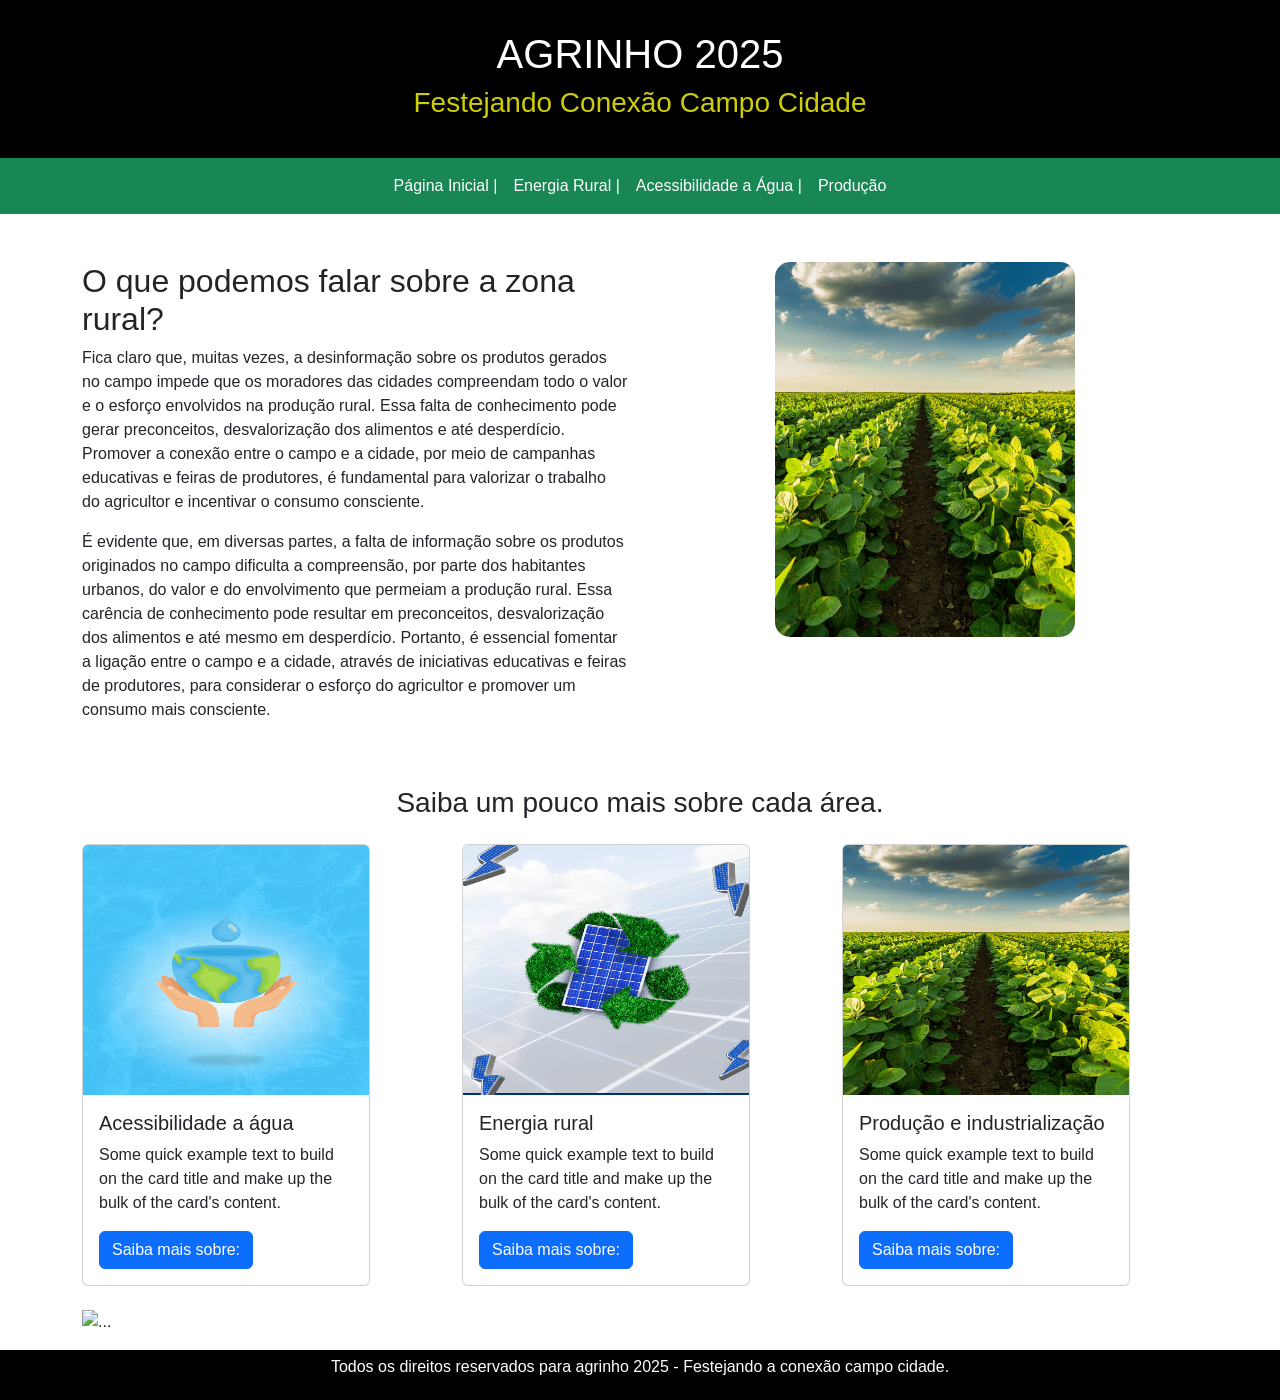
==== index.html @ 0f4d9809 "Add files via upload" ====
<!DOCTYPE html>
<html lang="en">

<head>
    <meta charset="UTF-8">
    <meta name="viewport" content="width=device-width, initial-scale=1.0">
    <title>Document</title>
    <link href="https://cdn.jsdelivr.net/npm/bootstrap@5.3.5/dist/css/bootstrap.min.css" rel="stylesheet"
        integrity="sha384-SgOJa3DmI69IUzQ2PVdRZhwQ+dy64/BUtbMJw1MZ8t5HZApcHrRKUc4W0kG879m7" crossorigin="anonymous">
    <link rel="stylesheet" href="style.css">
</head>

<body>
    <!--Apresentação do tema-->
    <section class="cabecalho">
        <h1>AGRINHO 2025</h1>
        <h3>Festejando Conexão Campo Cidade</h3>
    </section>

    <!--cabeçalho do site-->
    <nav class="navbar navbar-expand-lg bg-success">
        <div class="container-fluid ">
            <button class="navbar-toggler" type="button" data-bs-toggle="collapse" data-bs-target="#navbarNav"
                aria-controls="navbarNav" aria-expanded="false" aria-label="Toggle navigation">
                <span class="navbar-toggler-icon"></span>
            </button>
            <div class="collapse navbar-collapse justify-content-center" id="navbarNav">
                <ul class="navbar-nav">
                    <li class="nav-item">
                        <a class="nav-link active text-white" aria-current="page" href="index.html">Página Inicial |</a>
                    </li>
                    <li class="nav-item">
                        <a class="nav-link text-white" href="energia.html">Energia Rural |</a>
                    </li>
                    <li class="nav-item">
                        <a class="nav-link text-white" href="agua.html">Acessibilidade a Água |</a>
                    </li>
                    <li class="nav-item">
                        <a class="nav-link text-white" href="producao.html">Produção</a>
                    </li>
                </ul>
            </div>
        </div>
    </nav>

    <!-- Primeira seção a ser dividida-->
    <div class="container">
        <div class="row pt-5">
            <div class="col ">
                <div>
                    <h2>O que podemos falar sobre a zona rural?</h2>
                    <p class="alinha">Fica claro que, muitas vezes, a desinformação sobre os produtos gerados no campo
                        impede que os
                        moradores das cidades compreendam todo o valor e o esforço envolvidos na produção rural. Essa
                        falta
                        de conhecimento pode gerar preconceitos, desvalorização dos alimentos e até desperdício.
                        Promover a
                        conexão entre o campo e a cidade, por meio de campanhas educativas e feiras de produtores, é
                        fundamental para valorizar o trabalho do agricultor e incentivar o consumo consciente.
                    </p>
                    <p>
                        É evidente que, em diversas partes, a falta de informação sobre os produtos originados no campo dificulta a compreensão, por parte dos habitantes urbanos, do valor e do envolvimento que permeiam a produção rural. Essa carência de conhecimento pode resultar em preconceitos, desvalorização dos alimentos e até mesmo em desperdício. Portanto, é essencial fomentar a ligação entre o campo e a cidade, através de iniciativas educativas e feiras de produtores, para considerar o esforço do agricultor e promover um consumo mais consciente.

                    </p>
                </div>
            </div>
            <div class="col text-center">
                <div>
                    <img class="img-agro br-3" src="./assets/image/agro.png" alt="Imagem representativa de plantação.">
                </div>
            </div>
        </div>
        <div class="row pt-5">
            <h3 class="text-center pb-3">Saiba um pouco mais sobre cada área.</h3>
            <div class="col">
                <div class="card" style="width: 18rem;">
                    <img src="./assets/image/energia sus (1).png" class="img-card card-img-top" alt="...">
                    <div class="card-body">
                        <h5 class="card-title">Acessibilidade a água</h5>
                        <p class="card-text">Some quick example text to build on the card title and make up the bulk of
                            the card's content.</p>
                        <a href="#" class="btn btn-primary">Saiba mais sobre:</a>
                    </div>
                </div>
            </div>
            <div class="col">
                <div class="card" style="width: 18rem;">
                    <img src="./assets/image/energia sus.png" class="img-card card-img-top" alt="...">
                    <div class="card-body">
                        <h5 class="card-title">Energia rural</h5>
                        <p class="card-text">Some quick example text to build on the card title and make up the bulk of
                            the card's content.</p>
                        <a href="#" class="btn btn-primary">Saiba mais sobre:</a>
                    </div>
                </div>
            </div>
            <div class="col">
                <div class="card" style="width: 18rem;">
                    <img src="./assets/image/agro.png" class="img-card card-img-top" alt="...">
                    <div class="card-body">
                        <h5 class="card-title">Produção e industrialização</h5>
                        <p class="card-text">Some quick example text to build on the card title and make up the bulk of
                            the card's content.</p>
                        <a href="#" class="btn btn-primary">Saiba mais sobre:</a>
                    </div>
                </div>
            </div>
        </div>

        <div id="carouselExample" class="carousel slide pt-4 pb-3">
            <div class="carousel-inner">
                <div class="carousel-item active">
                    <img src="./assets/image/Energy (1).gif" class="img-slide d-block w-100" alt="...">
                </div>
                <div class="carousel-item">
                    <img src="./assets/image/Energy.gif" class=" img-slide d-block w-100" alt="...">
                </div>
            </div>
            <button class="carousel-control-prev" type="button" data-bs-target="#carouselExample" data-bs-slide="prev">
                <span class="carousel-control-prev-icon" aria-hidden="true"></span>
                <span class="visually-hidden">Previous</span>
            </button>
            <button class="carousel-control-next" type="button" data-bs-target="#carouselExample" data-bs-slide="next">
                <span class="carousel-control-next-icon" aria-hidden="true"></span>
                <span class="visually-hidden">Next</span>
            </button>
        </div>
    </div>
    <div class="footer ">
        <p>Todos os direitos reservados para agrinho 2025 - Festejando a conexão campo cidade.</p>
    </div>

    <script src="https://cdn.jsdelivr.net/npm/bootstrap@5.3.5/dist/js/bootstrap.bundle.min.js"
        integrity="sha384-k6d4wzSIapyDyv1kpU366/PK5hCdSbCRGRCMv+eplOQJWyd1fbcAu9OCUj5zNLiq"
        crossorigin="anonymous"></script>
</body>

</html>
---- style.css ----
body{
    padding: 0;
    margin: 0;
    font-family: Arial, Helvetica, sans-serif;
}

.cabecalho{
    color: white;
    background-color: black;
    text-align: center;
    padding: 30px;
}

.cabecalho h3{
    color: rgb(206, 206, 8);
}

p .alinha{
    text-align: right;
}
.img-agro{
    width: 300px;
}

.br-3{
    border-radius: 15px;
}

.img-card{
    max-height: 250px;
}

.img-slide{
    max-height: 400px;
}

.footer{
    background-color: black;
    color: white;
    text-align: center;
    padding: 5px;
}
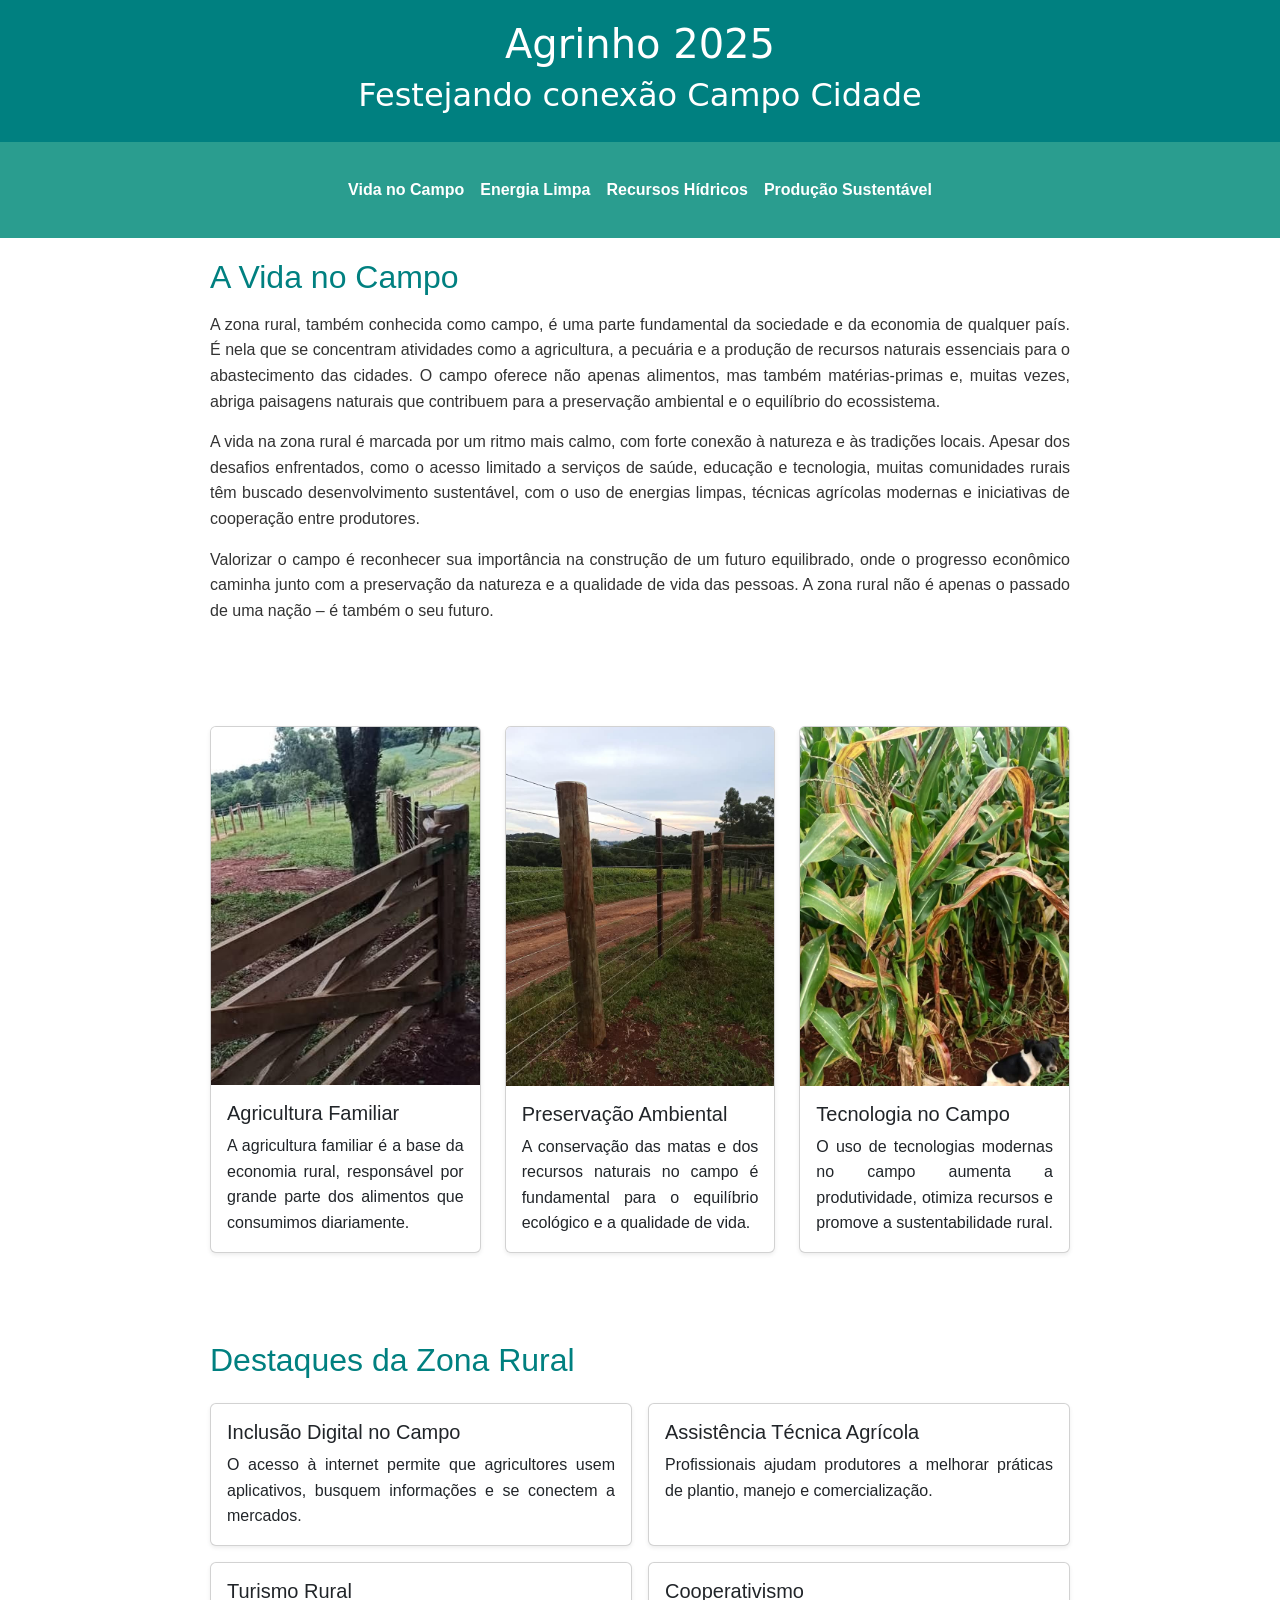
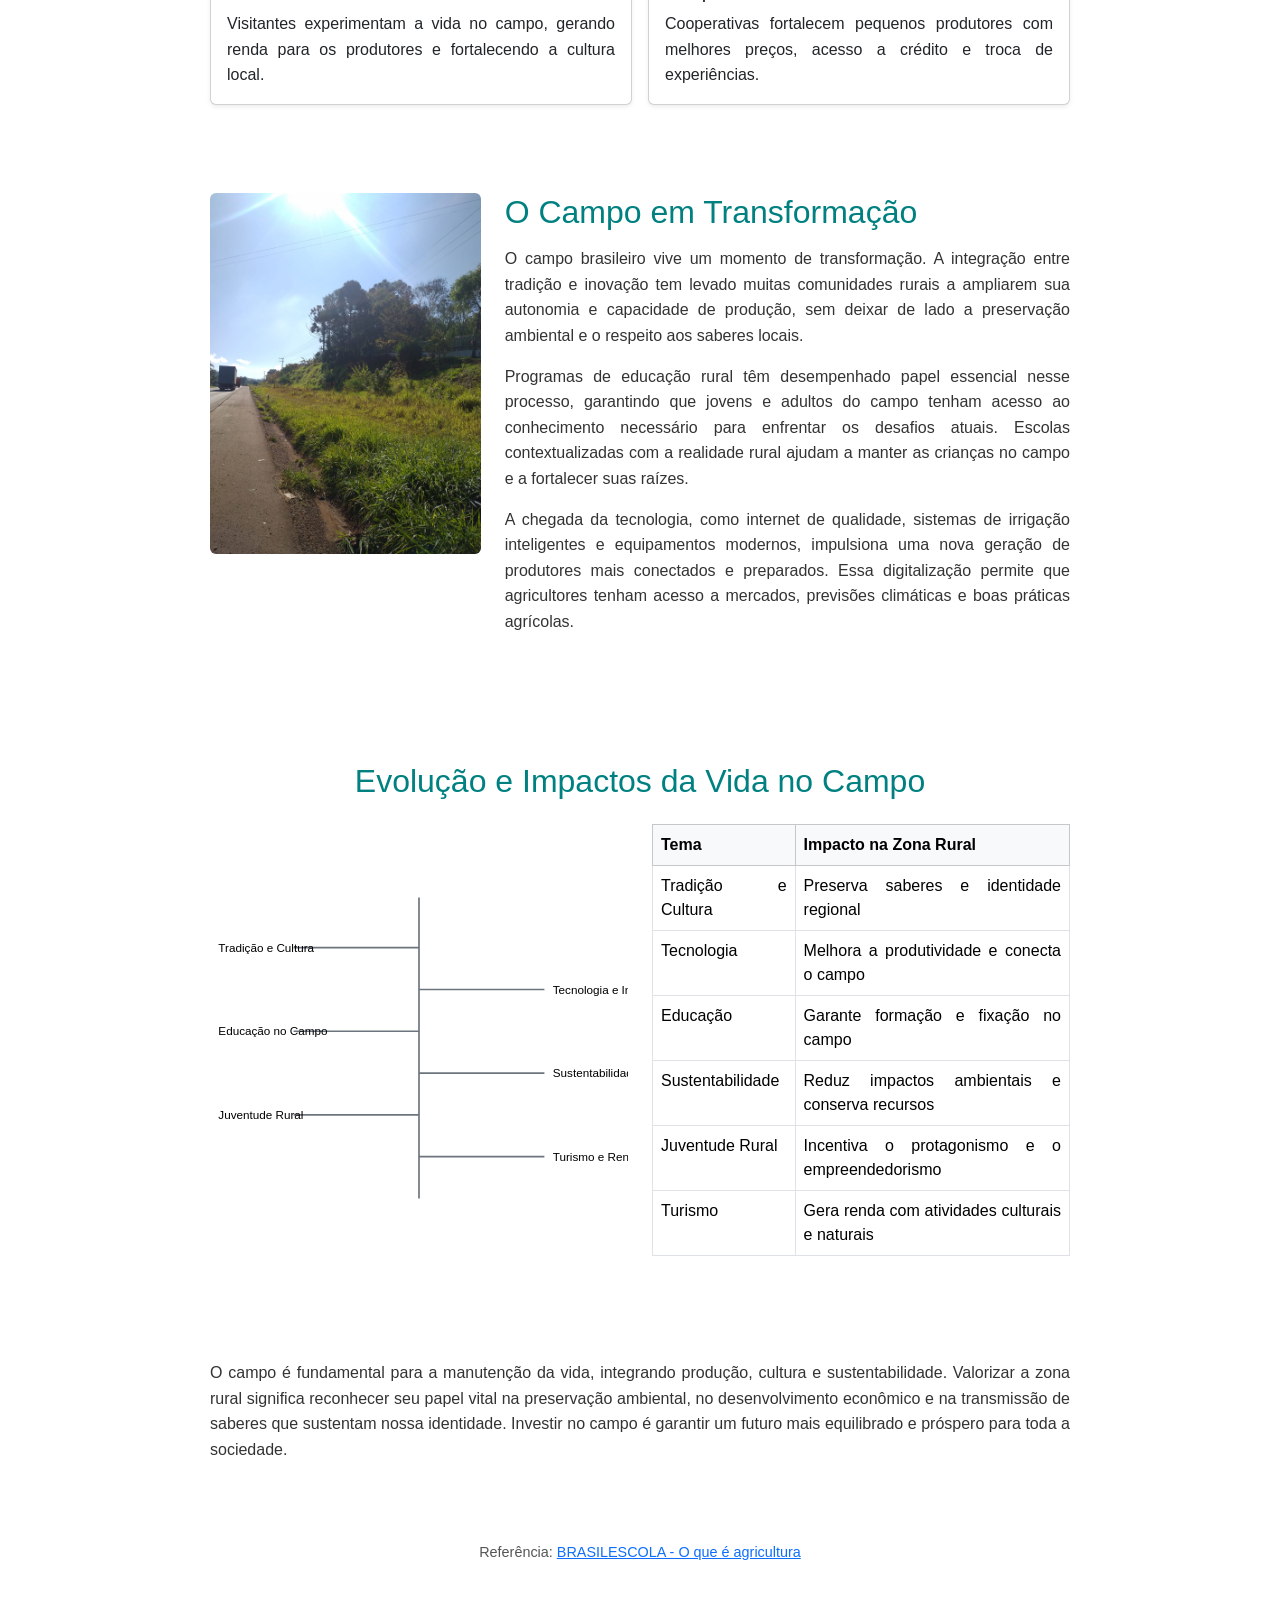
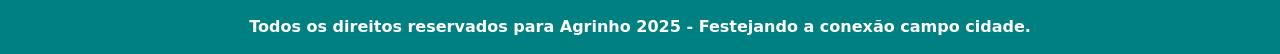
==== commit ed72daa4: "Add files via upload" ====
--- a/index.html
+++ b/index.html
@@ -1,138 +1,369 @@
 <!DOCTYPE html>
-<html lang="en">
-
+<html lang="pt-br">
 <head>
     <meta charset="UTF-8">
     <meta name="viewport" content="width=device-width, initial-scale=1.0">
-    <title>Document</title>
-    <link href="https://cdn.jsdelivr.net/npm/bootstrap@5.3.5/dist/css/bootstrap.min.css" rel="stylesheet"
-        integrity="sha384-SgOJa3DmI69IUzQ2PVdRZhwQ+dy64/BUtbMJw1MZ8t5HZApcHrRKUc4W0kG879m7" crossorigin="anonymous">
+    <title>Agrinho 2025</title>
+    <link href="https://cdn.jsdelivr.net/npm/bootstrap@5.3.6/dist/css/bootstrap.min.css" rel="stylesheet" integrity="sha384-4Q6Gf2aSP4eDXB8Miphtr37CMZZQ5oXLH2yaXMJ2w8e2ZtHTl7GptT4jmndRuHDT" crossorigin="anonymous">
+    <script src="https://cdn.jsdelivr.net/npm/bootstrap@5.3.6/dist/js/bootstrap.bundle.min.js" integrity="sha384-j1CDi7MgGQ12Z7Qab0qlWQ/Qqz24Gc6BM0thvEMVjHnfYGF0rmFCozFSxQBxwHKO" crossorigin="anonymous"></script>
     <link rel="stylesheet" href="style.css">
+
+  
 </head>
-
 <body>
-    <!--Apresentação do tema-->
-    <section class="cabecalho">
-        <h1>AGRINHO 2025</h1>
-        <h3>Festejando Conexão Campo Cidade</h3>
-    </section>
-
-    <!--cabeçalho do site-->
-    <nav class="navbar navbar-expand-lg bg-success">
-        <div class="container-fluid ">
-            <button class="navbar-toggler" type="button" data-bs-toggle="collapse" data-bs-target="#navbarNav"
-                aria-controls="navbarNav" aria-expanded="false" aria-label="Toggle navigation">
-                <span class="navbar-toggler-icon"></span>
-            </button>
-            <div class="collapse navbar-collapse justify-content-center" id="navbarNav">
-                <ul class="navbar-nav">
-                    <li class="nav-item">
-                        <a class="nav-link active text-white" aria-current="page" href="index.html">Página Inicial |</a>
-                    </li>
-                    <li class="nav-item">
-                        <a class="nav-link text-white" href="energia.html">Energia Rural |</a>
-                    </li>
-                    <li class="nav-item">
-                        <a class="nav-link text-white" href="agua.html">Acessibilidade a Água |</a>
-                    </li>
-                    <li class="nav-item">
-                        <a class="nav-link text-white" href="producao.html">Produção</a>
-                    </li>
-                </ul>
-            </div>
+
+    <div class="cabecalho">
+        <h1>Agrinho 2025</h1>
+        <h2>Festejando conexão Campo Cidade</h2>
+    </div>
+
+    <nav class="navbar navbar-expand-lg navbar-custom">
+        <div class="container justify-content-center">
+            <ul class="navbar-nav">
+                <li class="nav-item">
+                    <a class="nav-link" href="index.html">Vida no Campo</a>
+                </li>
+                <li class="nav-item">
+                    <a class="nav-link" href="energia.html">Energia Limpa</a>
+                </li>
+                <li class="nav-item">
+                    <a class="nav-link" href="agua.html">Recursos Hídricos</a>
+                </li>
+                <li class="nav-item">
+                    <a class="nav-link" href="producao.html">Produção Sustentável</a>
+                </li>
+            </ul>
         </div>
     </nav>
 
-    <!-- Primeira seção a ser dividida-->
-    <div class="container">
-        <div class="row pt-5">
-            <div class="col ">
-                <div>
-                    <h2>O que podemos falar sobre a zona rural?</h2>
-                    <p class="alinha">Fica claro que, muitas vezes, a desinformação sobre os produtos gerados no campo
-                        impede que os
-                        moradores das cidades compreendam todo o valor e o esforço envolvidos na produção rural. Essa
-                        falta
-                        de conhecimento pode gerar preconceitos, desvalorização dos alimentos e até desperdício.
-                        Promover a
-                        conexão entre o campo e a cidade, por meio de campanhas educativas e feiras de produtores, é
-                        fundamental para valorizar o trabalho do agricultor e incentivar o consumo consciente.
-                    </p>
-                    <p>
-                        É evidente que, em diversas partes, a falta de informação sobre os produtos originados no campo dificulta a compreensão, por parte dos habitantes urbanos, do valor e do envolvimento que permeiam a produção rural. Essa carência de conhecimento pode resultar em preconceitos, desvalorização dos alimentos e até mesmo em desperdício. Portanto, é essencial fomentar a ligação entre o campo e a cidade, através de iniciativas educativas e feiras de produtores, para considerar o esforço do agricultor e promover um consumo mais consciente.
-
-                    </p>
-                </div>
-            </div>
-            <div class="col text-center">
-                <div>
-                    <img class="img-agro br-3" src="./assets/image/agro.png" alt="Imagem representativa de plantação.">
-                </div>
-            </div>
-        </div>
-        <div class="row pt-5">
-            <h3 class="text-center pb-3">Saiba um pouco mais sobre cada área.</h3>
-            <div class="col">
-                <div class="card" style="width: 18rem;">
-                    <img src="./assets/image/energia sus (1).png" class="img-card card-img-top" alt="...">
-                    <div class="card-body">
-                        <h5 class="card-title">Acessibilidade a água</h5>
-                        <p class="card-text">Some quick example text to build on the card title and make up the bulk of
-                            the card's content.</p>
-                        <a href="#" class="btn btn-primary">Saiba mais sobre:</a>
-                    </div>
-                </div>
-            </div>
-            <div class="col">
-                <div class="card" style="width: 18rem;">
-                    <img src="./assets/image/energia sus.png" class="img-card card-img-top" alt="...">
-                    <div class="card-body">
-                        <h5 class="card-title">Energia rural</h5>
-                        <p class="card-text">Some quick example text to build on the card title and make up the bulk of
-                            the card's content.</p>
-                        <a href="#" class="btn btn-primary">Saiba mais sobre:</a>
-                    </div>
-                </div>
-            </div>
-            <div class="col">
-                <div class="card" style="width: 18rem;">
-                    <img src="./assets/image/agro.png" class="img-card card-img-top" alt="...">
-                    <div class="card-body">
-                        <h5 class="card-title">Produção e industrialização</h5>
-                        <p class="card-text">Some quick example text to build on the card title and make up the bulk of
-                            the card's content.</p>
-                        <a href="#" class="btn btn-primary">Saiba mais sobre:</a>
-                    </div>
-                </div>
-            </div>
-        </div>
-
-        <div id="carouselExample" class="carousel slide pt-4 pb-3">
-            <div class="carousel-inner">
-                <div class="carousel-item active">
-                    <img src="./assets/image/Energy (1).gif" class="img-slide d-block w-100" alt="...">
-                </div>
-                <div class="carousel-item">
-                    <img src="./assets/image/Energy.gif" class=" img-slide d-block w-100" alt="...">
-                </div>
-            </div>
-            <button class="carousel-control-prev" type="button" data-bs-target="#carouselExample" data-bs-slide="prev">
-                <span class="carousel-control-prev-icon" aria-hidden="true"></span>
-                <span class="visually-hidden">Previous</span>
-            </button>
-            <button class="carousel-control-next" type="button" data-bs-target="#carouselExample" data-bs-slide="next">
-                <span class="carousel-control-next-icon" aria-hidden="true"></span>
-                <span class="visually-hidden">Next</span>
-            </button>
-        </div>
-    </div>
-    <div class="footer ">
-        <p>Todos os direitos reservados para agrinho 2025 - Festejando a conexão campo cidade.</p>
-    </div>
-
-    <script src="https://cdn.jsdelivr.net/npm/bootstrap@5.3.5/dist/js/bootstrap.bundle.min.js"
-        integrity="sha384-k6d4wzSIapyDyv1kpU366/PK5hCdSbCRGRCMv+eplOQJWyd1fbcAu9OCUj5zNLiq"
-        crossorigin="anonymous"></script>
+    <audio id="musica" autoplay loop playsinline>
+  <source src="Whispers in the Strings.mp3" type="audio/mpeg" />
+  Seu navegador não suporta áudio.
+</audio>
+
+<script>
+  const audio = document.getElementById('musica');
+  audio.volume = 0.2; // volume máximo
+</script>
+
+
+<script>
+  const musica = document.getElementById('musica');
+  
+  // Força a tocar o áudio (mesmo que bloqueie, tenta)
+  musica.volume = 0.5;
+  musica.play().catch(e => {
+    console.log('Autoplay bloqueado, sem som até interação.');
+  });
+</script>
+
+
+
+  <audio id="somClick" src="alex(online-audio-converter.com).mp3" preload="auto"></audio>
+
+  <script>
+    const som = document.getElementById("somClick");
+
+    document.addEventListener("click", () => {
+      som.pause();
+      som.currentTime = 0;
+      som.playbackRate = 2; // <-- aqui aumenta a velocidade
+      som.play().catch((e) => {
+        console.log("Erro ao tocar o som:", e);
+      });
+    });
+  </script>
+
+<div class="container">
+        <h2>A Vida no Campo</h2>
+        <p>
+            A zona rural, também conhecida como campo, é uma parte fundamental da sociedade e da economia de qualquer país. 
+            É nela que se concentram atividades como a agricultura, a pecuária e a produção de recursos naturais essenciais 
+            para o abastecimento das cidades. O campo oferece não apenas alimentos, mas também matérias-primas e, muitas vezes, 
+            abriga paisagens naturais que contribuem para a preservação ambiental e o equilíbrio do ecossistema.
+        </p>
+        <p>
+            A vida na zona rural é marcada por um ritmo mais calmo, com forte conexão à natureza e às tradições locais. 
+            Apesar dos desafios enfrentados, como o acesso limitado a serviços de saúde, educação e tecnologia, 
+            muitas comunidades rurais têm buscado desenvolvimento sustentável, com o uso de energias limpas, 
+            técnicas agrícolas modernas e iniciativas de cooperação entre produtores.
+        </p>
+        <p>
+            Valorizar o campo é reconhecer sua importância na construção de um futuro equilibrado, 
+            onde o progresso econômico caminha junto com a preservação da natureza e a qualidade de vida das pessoas. 
+            A zona rural não é apenas o passado de uma nação – é também o seu futuro.
+        </p>
+    </div>
+    
+    <div class="container my-5">
+  <div class="row g-4">
+
+    <!-- Card 1 -->
+    <div class="col-md-4">
+      <div class="card h-100 shadow-sm cursor-pointer" data-bs-toggle="modal" data-bs-target="#modalCampo1">
+        <img src="assets/image/4.png.jpeg" class="card-img-top" alt="Agricultura Familiar">
+        <div class="card-body">
+          <h5 class="card-title">Agricultura Familiar</h5>
+          <p class="card-text">A agricultura familiar é a base da economia rural, responsável por grande parte dos alimentos que consumimos diariamente.</p>
+        </div>
+      </div>
+    </div>
+
+    <!-- Card 2 -->
+    <div class="col-md-4">
+      <div class="card h-100 shadow-sm cursor-pointer" data-bs-toggle="modal" data-bs-target="#modalCampo2">
+        <img src="assets/image/1.png.jpeg" class="card-img-top" alt="Preservação Ambiental">
+        <div class="card-body">
+          <h5 class="card-title">Preservação Ambiental</h5>
+          <p class="card-text">A conservação das matas e dos recursos naturais no campo é fundamental para o equilíbrio ecológico e a qualidade de vida.</p>
+        </div>
+      </div>
+    </div>
+
+    <!-- Card 3 -->
+    <div class="col-md-4">
+      <div class="card h-100 shadow-sm cursor-pointer" data-bs-toggle="modal" data-bs-target="#modalCampo3">
+        <img src="assets/image/2.png.jpeg" class="card-img-top" alt="Tecnologia no Campo">
+        <div class="card-body">
+          <h5 class="card-title">Tecnologia no Campo</h5>
+          <p class="card-text">O uso de tecnologias modernas no campo aumenta a produtividade, otimiza recursos e promove a sustentabilidade rural.</p>
+        </div>
+      </div>
+    </div>
+
+  </div>
+</div>
+
+<!-- Modal 1 - Agricultura Familiar -->
+<div class="modal fade" id="modalCampo1" tabindex="-1" aria-labelledby="modalCampo1Label" aria-hidden="true">
+  <div class="modal-dialog modal-lg modal-dialog-scrollable">
+    <div class="modal-content">
+      <div class="modal-header bg-brown text-white">
+        <h5 class="modal-title" id="modalCampo1Label">A Importância da Agricultura Familiar</h5>
+        <button type="button" class="btn-close btn-close-white" data-bs-dismiss="modal" aria-label="Fechar"></button>
+      </div>
+      <div class="modal-body">
+        <p>A agricultura familiar é fundamental para a produção de alimentos frescos e saudáveis. Ela movimenta a economia local e mantém as tradições rurais vivas.</p>
+        <h6>Benefícios da agricultura familiar:</h6>
+        <ul>
+          <li>Geração de emprego e renda para comunidades rurais</li>
+          <li>Valorização do conhecimento tradicional</li>
+          <li>Práticas agrícolas sustentáveis e de menor impacto ambiental</li>
+          <li>Promoção da diversidade alimentar e cultural</li>
+          <li>Fortalecimento da economia local e regional</li>
+        </ul>
+        <p>Incentivar a agricultura familiar é investir no desenvolvimento sustentável do campo e na segurança alimentar do país.</p>
+      </div>
+      <div class="modal-footer">
+        <button type="button" class="btn btn-outline-brown" data-bs-dismiss="modal">Fechar</button>
+      </div>
+    </div>
+  </div>
+</div>
+
+<!-- Modal 2 - Preservação Ambiental -->
+<div class="modal fade" id="modalCampo2" tabindex="-1" aria-labelledby="modalCampo2Label" aria-hidden="true">
+  <div class="modal-dialog modal-lg modal-dialog-scrollable">
+    <div class="modal-content">
+      <div class="modal-header bg-brown text-white">
+        <h5 class="modal-title" id="modalCampo2Label">A Preservação Ambiental na Zona Rural</h5>
+        <button type="button" class="btn-close btn-close-white" data-bs-dismiss="modal" aria-label="Fechar"></button>
+      </div>
+      <div class="modal-body">
+        <p>A conservação do meio ambiente no campo é essencial para garantir recursos naturais para as futuras gerações e manter a biodiversidade.</p>
+        <h6>Práticas de preservação ambiental:</h6>
+        <ul>
+          <li>Proteção de nascentes e corpos d’água</li>
+          <li>Reflorestamento e manutenção de matas nativas</li>
+          <li>Uso racional do solo para evitar erosão</li>
+          <li>Controle do uso de agrotóxicos e fertilizantes</li>
+          <li>Educação ambiental para moradores rurais</li>
+        </ul>
+        <p>O cuidado com o meio ambiente garante a sustentabilidade econômica e social da vida no campo.</p>
+      </div>
+      <div class="modal-footer">
+        <button type="button" class="btn btn-outline-brown" data-bs-dismiss="modal">Fechar</button>
+      </div>
+    </div>
+  </div>
+</div>
+
+<!-- Modal 3 - Tecnologia no Campo -->
+<div class="modal fade" id="modalCampo3" tabindex="-1" aria-labelledby="modalCampo3Label" aria-hidden="true">
+  <div class="modal-dialog modal-lg modal-dialog-scrollable">
+    <div class="modal-content">
+      <div class="modal-header bg-brown text-white">
+        <h5 class="modal-title" id="modalCampo3Label">Tecnologia e Inovação na Zona Rural</h5>
+        <button type="button" class="btn-close btn-close-white" data-bs-dismiss="modal" aria-label="Fechar"></button>
+      </div>
+      <div class="modal-body">
+        <p>A adoção de tecnologias no campo permite melhorar a eficiência da produção, reduzir impactos ambientais e aumentar a qualidade de vida das comunidades rurais.</p>
+        <h6>Exemplos de tecnologias aplicadas:</h6>
+        <ul>
+          <li>Sistemas de irrigação automatizados</li>
+          <li>Drones para monitoramento de plantações</li>
+          <li>Energia solar para propriedades rurais</li>
+          <li>Aplicativos para gestão agrícola e comercialização</li>
+          <li>Práticas de agricultura de precisão</li>
+        </ul>
+        <p>Investir em tecnologia é garantir um campo produtivo, sustentável e conectado com o futuro.</p>
+      </div>
+      <div class="modal-footer">
+        <button type="button" class="btn btn-outline-brown" data-bs-dismiss="modal">Fechar</button>
+      </div>
+    </div>
+  </div>
+</div>
+
+<div class="container my-5">
+  <h2 class="mb-4">Destaques da Zona Rural</h2>
+  <div class="row g-3">
+
+    <div class="col-md-6 d-flex">
+      <div class="card h-100 shadow-sm w-100">
+        <div class="card-body">
+          <h5 class="card-title">Inclusão Digital no Campo</h5>
+          <p class="card-text">O acesso à internet permite que agricultores usem aplicativos, busquem informações e se conectem a mercados.</p>
+        </div>
+      </div>
+    </div>
+
+    <div class="col-md-6 d-flex">
+      <div class="card h-100 shadow-sm w-100">
+        <div class="card-body">
+          <h5 class="card-title">Assistência Técnica Agrícola</h5>
+          <p class="card-text">Profissionais ajudam produtores a melhorar práticas de plantio, manejo e comercialização.</p>
+        </div>
+      </div>
+    </div>
+
+    <div class="col-md-6 d-flex">
+      <div class="card h-100 shadow-sm w-100">
+        <div class="card-body">
+          <h5 class="card-title">Turismo Rural</h5>
+          <p class="card-text">Visitantes experimentam a vida no campo, gerando renda para os produtores e fortalecendo a cultura local.</p>
+        </div>
+      </div>
+    </div>
+
+    <div class="col-md-6 d-flex">
+      <div class="card h-100 shadow-sm w-100">
+        <div class="card-body">
+          <h5 class="card-title">Cooperativismo</h5>
+          <p class="card-text">Cooperativas fortalecem pequenos produtores com melhores preços, acesso a crédito e troca de experiências.</p>
+        </div>
+      </div>
+    </div>
+
+  </div>
+</div>
+
+<main class="container mt-5">
+  <div class="row mb-4">
+    <div class="col-md-4">
+      <img src="./assets/image/3-1.png.jpeg" class="img-fluid rounded" alt="Desenvolvimento Rural">
+    </div>
+    <div class="col-md-8">
+      <h2>O Campo em Transformação</h2>
+      
+      <p>O campo brasileiro vive um momento de transformação. A integração entre tradição e inovação tem levado muitas comunidades rurais a ampliarem sua autonomia e capacidade de produção, sem deixar de lado a preservação ambiental e o respeito aos saberes locais.</p>
+      
+      <p>Programas de educação rural têm desempenhado papel essencial nesse processo, garantindo que jovens e adultos do campo tenham acesso ao conhecimento necessário para enfrentar os desafios atuais. Escolas contextualizadas com a realidade rural ajudam a manter as crianças no campo e a fortalecer suas raízes.</p>
+      
+      <p>A chegada da tecnologia, como internet de qualidade, sistemas de irrigação inteligentes e equipamentos modernos, impulsiona uma nova geração de produtores mais conectados e preparados. Essa digitalização permite que agricultores tenham acesso a mercados, previsões climáticas e boas práticas agrícolas.</p>
+      
+          </div>
+  </div>
+</main>
+
+<section class="container my-5">
+  <h2 class="mb-4 text-center">Evolução e Impactos da Vida no Campo</h2>
+
+  <div class="row">
+    <!-- Gráfico estilo árvore filogenética -->
+    <div class="col-md-6">
+      <svg viewBox="0 0 500 400" width="100%" height="auto">
+        <!-- Ramo central -->
+        <line x1="250" y1="20" x2="250" y2="380" stroke="#6c757d" stroke-width="2" />
+
+        <!-- Ramos laterais com textos -->
+        <line x1="250" y1="80" x2="100" y2="80" stroke="#6c757d" stroke-width="2" />
+        <text x="10" y="85" font-size="14">Tradição e Cultura</text>
+
+        <line x1="250" y1="130" x2="400" y2="130" stroke="#6c757d" stroke-width="2" />
+        <text x="410" y="135" font-size="14">Tecnologia e Inovação</text>
+
+        <line x1="250" y1="180" x2="100" y2="180" stroke="#6c757d" stroke-width="2" />
+        <text x="10" y="185" font-size="14">Educação no Campo</text>
+
+        <line x1="250" y1="230" x2="400" y2="230" stroke="#6c757d" stroke-width="2" />
+        <text x="410" y="235" font-size="14">Sustentabilidade</text>
+
+        <line x1="250" y1="280" x2="100" y2="280" stroke="#6c757d" stroke-width="2" />
+        <text x="10" y="285" font-size="14">Juventude Rural</text>
+
+        <line x1="250" y1="330" x2="400" y2="330" stroke="#6c757d" stroke-width="2" />
+        <text x="410" y="335" font-size="14">Turismo e Renda</text>
+      </svg>
+    </div>
+
+    <!-- Tabela -->
+    <div class="col-md-6">
+      <table class="table table-bordered">
+        <thead class="table-light">
+          <tr>
+            <th>Tema</th>
+            <th>Impacto na Zona Rural</th>
+          </tr>
+        </thead>
+        <tbody>
+          <tr>
+            <td>Tradição e Cultura</td>
+            <td>Preserva saberes e identidade regional</td>
+          </tr>
+          <tr>
+            <td>Tecnologia</td>
+            <td>Melhora a produtividade e conecta o campo</td>
+          </tr>
+          <tr>
+            <td>Educação</td>
+            <td>Garante formação e fixação no campo</td>
+          </tr>
+          <tr>
+            <td>Sustentabilidade</td>
+            <td>Reduz impactos ambientais e conserva recursos</td>
+          </tr>
+          <tr>
+            <td>Juventude Rural</td>
+            <td>Incentiva o protagonismo e o empreendedorismo</td>
+          </tr>
+          <tr>
+            <td>Turismo</td>
+            <td>Gera renda com atividades culturais e naturais</td>
+          </tr>
+        </tbody>
+      </table>
+    </div>
+  </div>
+</section>
+
+<div class="container my-4">
+  <p>
+    O campo é fundamental para a manutenção da vida, integrando produção, cultura e sustentabilidade. Valorizar a zona rural significa reconhecer seu papel vital na preservação ambiental, no desenvolvimento econômico e na transmissão de saberes que sustentam nossa identidade. Investir no campo é garantir um futuro mais equilibrado e próspero para toda a sociedade.
+  </p>
+</div>
+
+<div class="container my-3 text-center">
+  <p style="max-width: 700px; margin: 0 auto; font-size: 0.9rem; color: #555;">
+    Referência: <a href="https://brasilescola.uol.com.br/o-que-e/geografia/o-que-e-agricultura.htm" target="_blank" rel="noopener noreferrer">
+    BRASILESCOLA - O que é agricultura</a>
+  </p>
+</div>
+
+
+    <footer>
+        Todos os direitos reservados para Agrinho 2025 - Festejando a conexão campo cidade.
+    </footer>
+
 </body>
-
 </html>
--- a/style.css
+++ b/style.css
@@ -1,42 +1,50 @@
-body{
-    padding: 0;
-    margin: 0;
-    font-family: Arial, Helvetica, sans-serif;
+.cabecalho {
+    background-color: teal; 
+    color: white;
+    padding: 20px 0;
+    text-align: center;
 }
 
-.cabecalho{
-    color: white;
-    background-color: black;
-    text-align: center;
-    padding: 30px;
+.navbar-custom {
+    background-color: #2a9d8f; /* azul-petróleo suave */
 }
 
-.cabecalho h3{
-    color: rgb(206, 206, 8);
+.navbar-custom .nav-link {
+    color: white;
+    font-weight: bold;
 }
 
-p .alinha{
-    text-align: right;
-}
-.img-agro{
-    width: 300px;
+.navbar-custom .nav-link:hover {
+    color: #ffd700; /* dourado para destaque no hover */
 }
 
-.br-3{
-    border-radius: 15px;
+footer {
+    background-color: teal; 
+    text-align: center;
+    padding: 15px 0;
+    color: white;
+    font-weight: bold;
 }
 
-.img-card{
-    max-height: 250px;
-}
+.container {
+            max-width: 900px;
+            margin: 0 auto; /* centraliza horizontalmente */
+            padding: 20px;
+            font-family: Arial, sans-serif;
+            text-align: justify;
+            color: #333;
+        }
 
-.img-slide{
-    max-height: 400px;
-}
+        /* Título com cor teal */
+        .container h2 {
+            color: teal;
+            margin-bottom: 15px;
+        }
 
-.footer{
-    background-color: black;
-    color: white;
-    text-align: center;
-    padding: 5px;
-}+        /* Parágrafos com espaçamento */
+        .container p {
+            margin-bottom: 15px;
+            line-height: 1.6;
+        }
+
+        
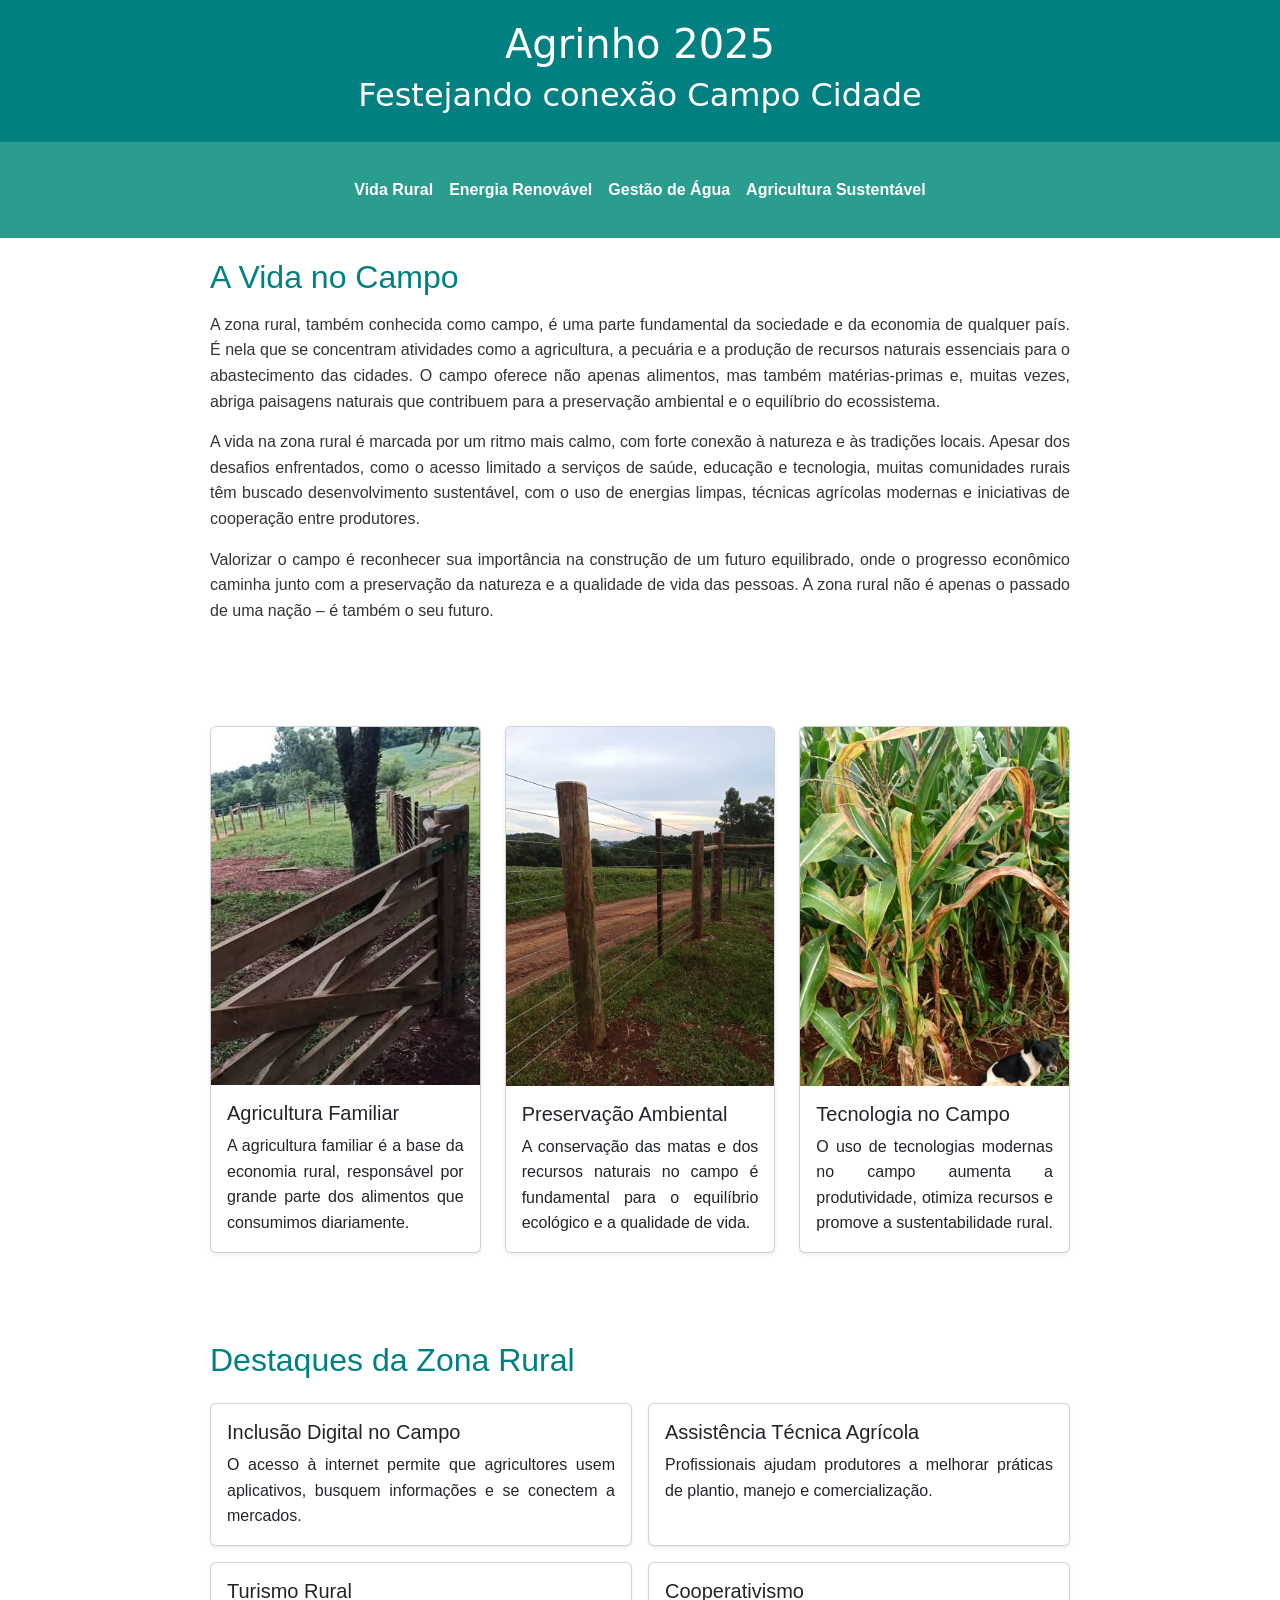
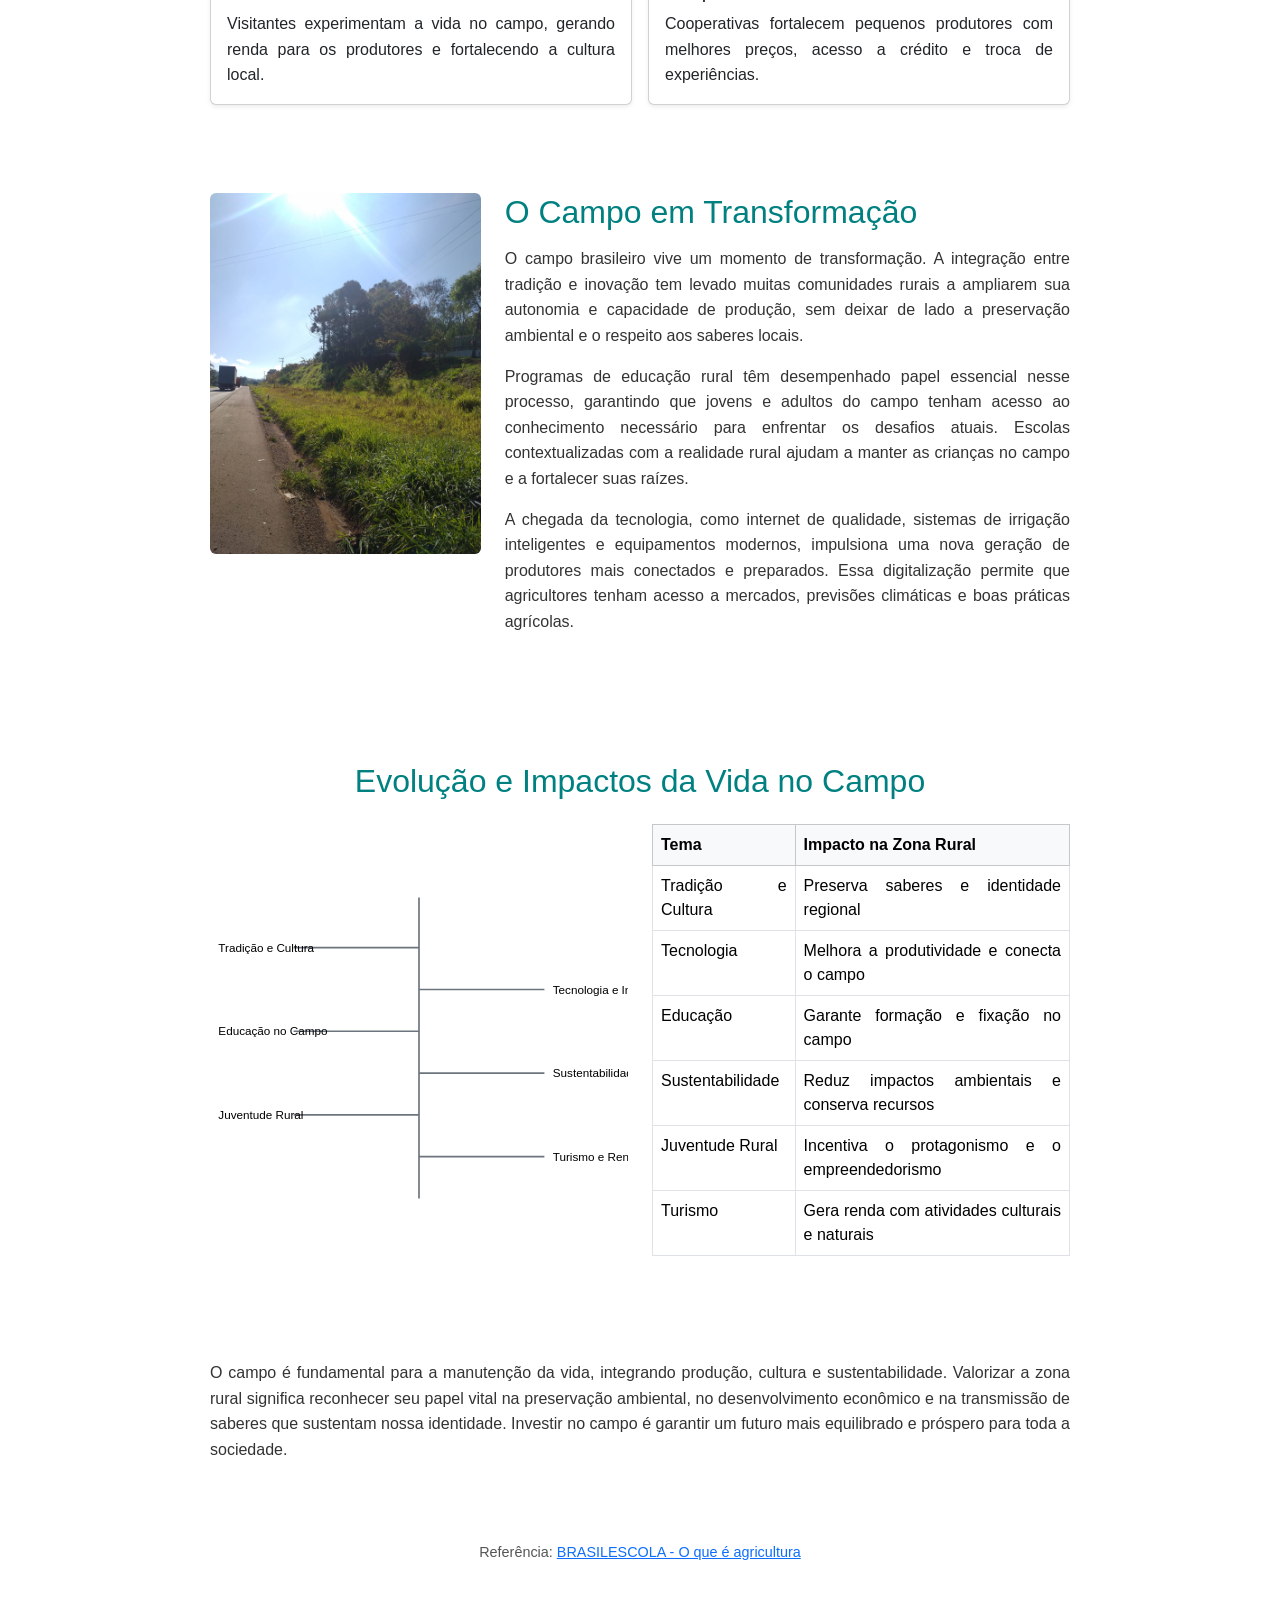
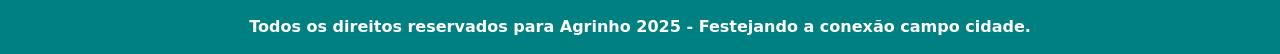
==== commit 1c8d32c6: "Add files via upload" ====
--- a/index.html
+++ b/index.html
@@ -21,16 +21,16 @@
         <div class="container justify-content-center">
             <ul class="navbar-nav">
                 <li class="nav-item">
-                    <a class="nav-link" href="index.html">Vida no Campo</a>
+                    <a class="nav-link" href="index.html">Vida Rural</a>
                 </li>
                 <li class="nav-item">
-                    <a class="nav-link" href="energia.html">Energia Limpa</a>
+                    <a class="nav-link" href="energia.html">Energia Renovável</a>
                 </li>
                 <li class="nav-item">
-                    <a class="nav-link" href="agua.html">Recursos Hídricos</a>
+                    <a class="nav-link" href="agua.html">Gestão de Água</a>
                 </li>
                 <li class="nav-item">
-                    <a class="nav-link" href="producao.html">Produção Sustentável</a>
+                    <a class="nav-link" href="producao.html">Agricultura Sustentável</a>
                 </li>
             </ul>
         </div>
